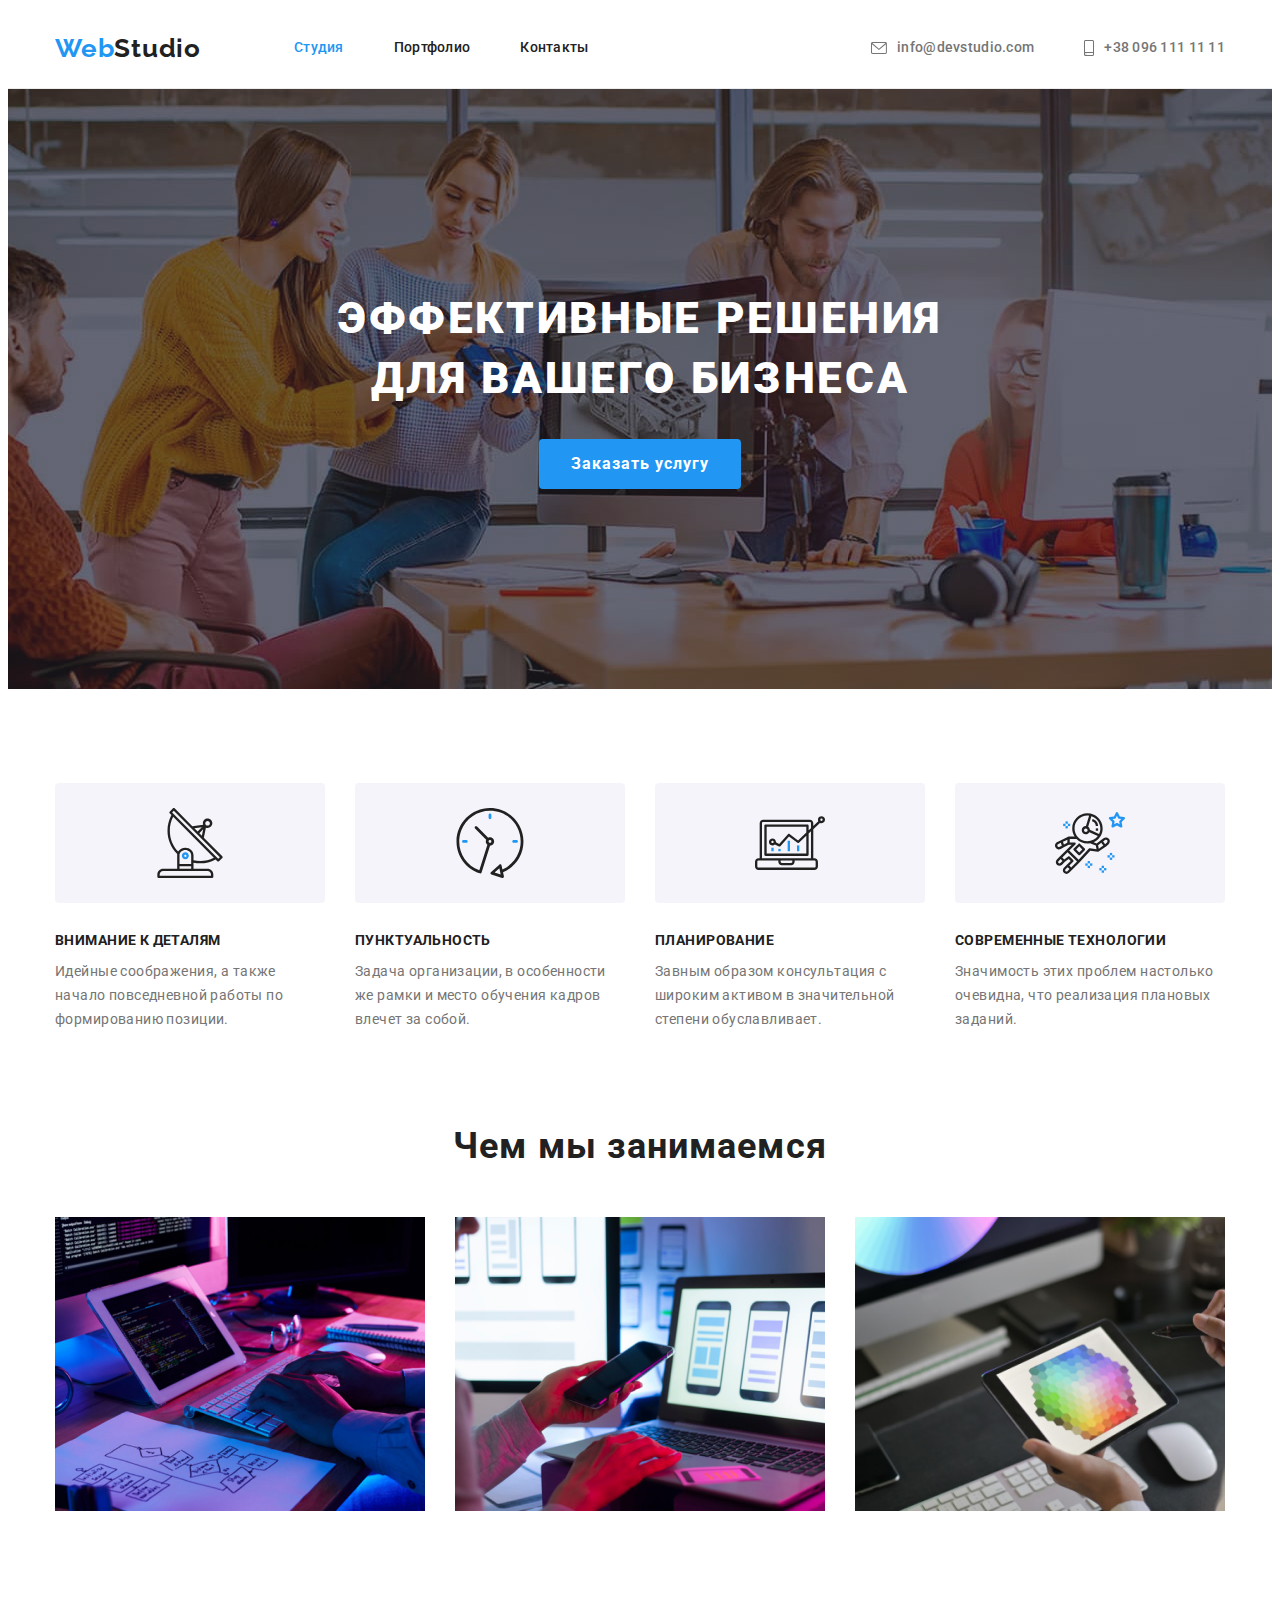
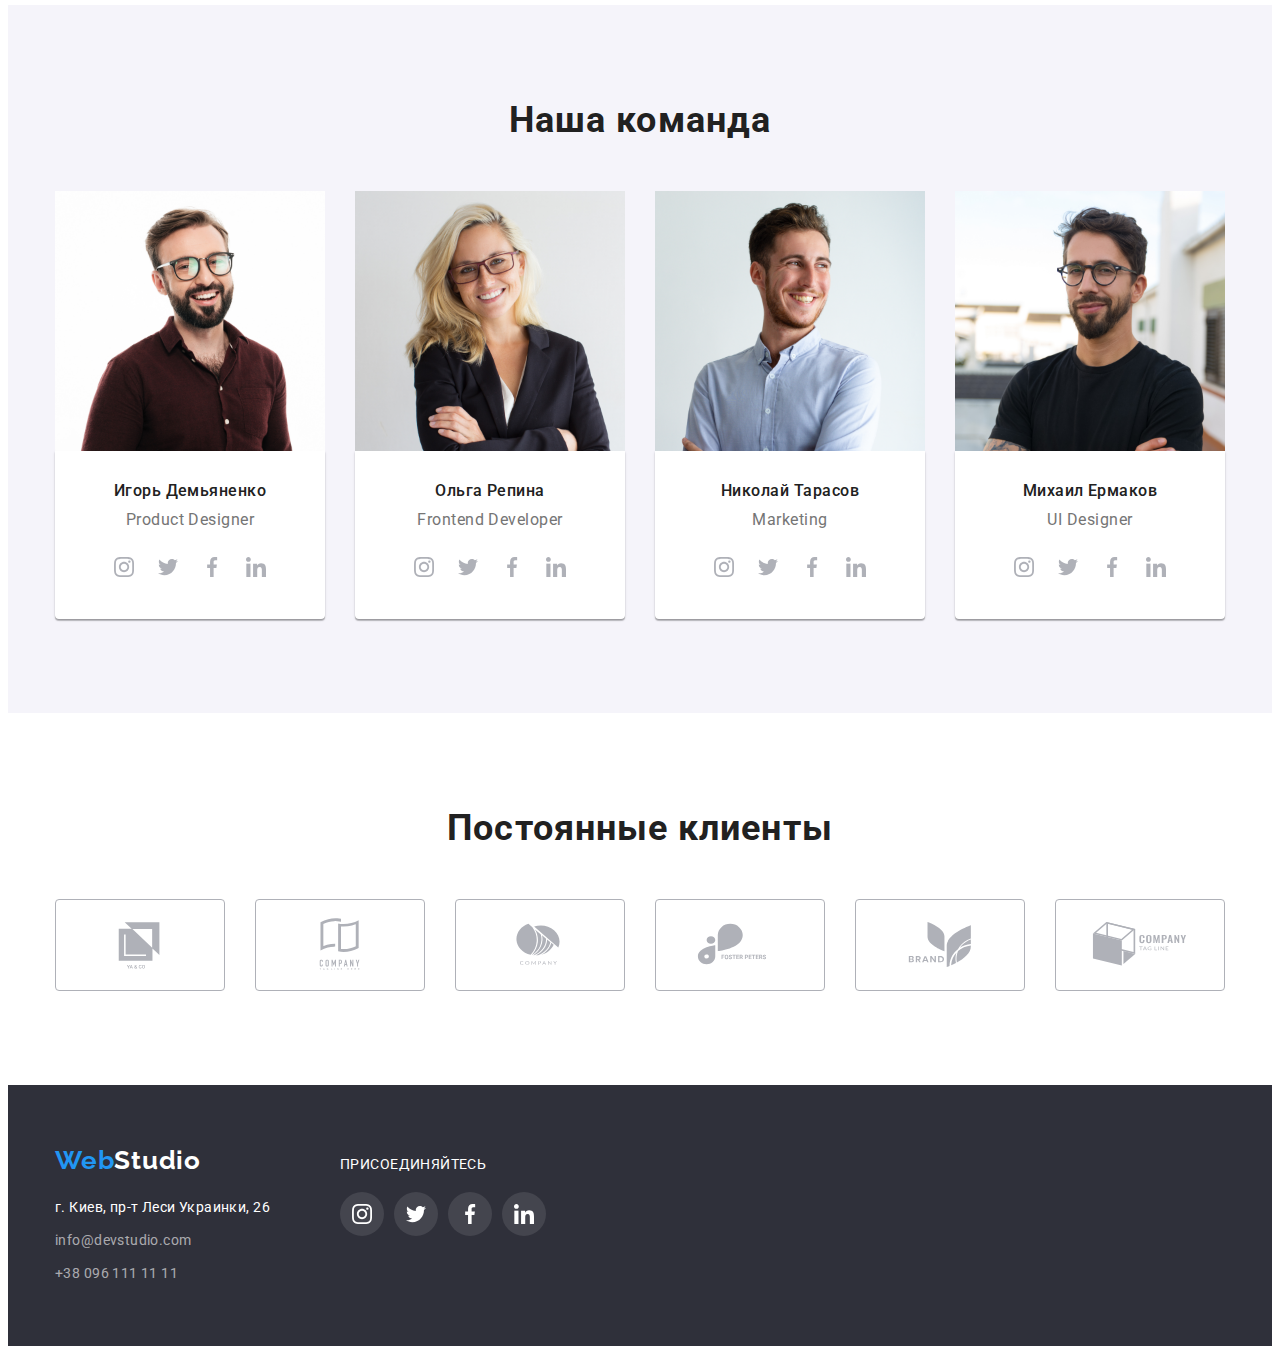
==== index.html @ 20e52cb7 "Initial commit" ====
<!DOCTYPE html>
<html lang="ru">
  <head>
    <meta http-equiv="content-type" content="text/html; charset=utf-8" />
    <link rel="preconnect" href="https://fonts.googleapis.com" />
    <link rel="preconnect" href="https://fonts.gstatic.com" crossorigin />
    <link
      href="https://fonts.googleapis.com/css2?family=Raleway:wght@700&family=Roboto:wght@400;500;700;900&display=swap"
      rel="stylesheet"
    />
    <!-- Modern-normalize -->
    <link
      rel="stylesheet"
      href="https://cdnjs.cloudflare.com/ajax/libs/modern-normalize/1.1.0/modern-normalize.min.css"
      integrity="sha512-wpPYUAdjBVSE4KJnH1VR1HeZfpl1ub8YT/NKx4PuQ5NmX2tKuGu6U/JRp5y+Y8XG2tV+wKQpNHVUX03MfMFn9Q=="
      crossorigin="anonymous"
      referrerpolicy="no-referrer"
    />
    <!-- Custom styles -->
    <link rel="stylesheet" href="./css/styles.css" />
    <title>Module 01</title>
  </head>
  <body>
    <!-- Header section -->
    <header class="page-header">
      <div class="container main-nav">
        <nav class="navigation">
          <a href="/" lang="en" class="logo-first"
            >Web<span class="logo-second">Studio</span></a
          >
          <ul class="nav-list">
            <li class="nav-item">
              <a href="./index.html" class="link link-color">студия</a>
            </li>
            <li class="nav-item">
              <a href="./portfolio.html" class="link">портфолио</a>
            </li>
            <li class="nav-item"><a href="/" class="link">контакты</a></li>
          </ul>
        </nav>
        <ul class="contact-list">
          <li class="contact-item">
            <a href="mailto:info@devstudio.com" class="link mail"
              ><svg class="icon" width="16px" height="12px">
                <use xlink:href="./images/sprite.svg#icon-envelope"></use>
              </svg>
              info@devstudio.com</a
            >
          </li>
          <li class="contact-item">
            <a href="tel:+380961111111" class="link phone"
              ><svg class="icon" width="10px" height="16px">
                <use xlink:href="./images/sprite.svg#icon-smartphone"></use>
              </svg>
              +38 096 111 11 11</a
            >
          </li>
        </ul>
      </div>
    </header>
    <!-- Main -->
    <main>
      <!-- Hero section -->
      <section class="hero overlay">
        <div class="container">
          <h1 class="hero-title">
            эффективные решения <br />
            для вашего бизнеса
          </h1>
          <button type="button" class="btn-order">Заказать услугу</button>
        </div>
      </section>
      <!-- Features section -->
      <section class="section">
        <div class="container">
          <h2 class="features-title">features</h2>
          <ul class="feature-list">
            <li class="feature-item">
              <div class="feature-icon">
                <svg class="icon">
                  <use xlink:href="./images/sprite.svg#icon-antenna"></use>
                </svg>
              </div>
              <h3 class="title">внимание к деталям</h3>
              <p class="text">
                идейные соображения, а также начало повседневной работы по
                формированию позиции.
              </p>
            </li>
            <li class="feature-item">
              <div class="feature-icon">
                <svg class="icon">
                  <use xlink:href="./images/sprite.svg#icon-clock"></use>
                </svg>
              </div>
              <h3 class="title">пунктуальность</h3>
              <p class="text">
                задача организации, в особенности же рамки и место обучения
                кадров влечет за собой.
              </p>
            </li>
            <li class="feature-item">
              <div class="feature-icon">
                <svg class="icon">
                  <use xlink:href="./images/sprite.svg#icon-diagram"></use>
                </svg>
              </div>
              <h3 class="title">планирование</h3>
              <p class="text">
                завным образом консультация с широким активом в значительной
                степени обуславливает.
              </p>
            </li>
            <li class="feature-item">
              <div class="feature-icon">
                <svg class="icon">
                  <use xlink:href="./images/sprite.svg#icon-astronaut"></use>
                </svg>
              </div>
              <h3 class="title">современные технологии</h3>
              <p class="text">
                значимость этих проблем настолько очевидна, что реализация
                плановых заданий.
              </p>
            </li>
          </ul>
        </div>
      </section>
      <!-- Work section -->
      <section class="section work">
        <div class="container">
          <h2 class="section-title">чем мы занимаемся</h2>
          <ul class="work-list">
            <li class="work-item">
              <img src="./images/photo_1.png" alt="desk-office" width="370" />
            </li>
            <li class="work-item">
              <img src="./images/photo_2.png" alt="mobile phones" width="370" />
            </li>
            <li class="work-item">
              <img
                src="./images/photo_3.png"
                alt="graphic-tablet"
                width="370"
              />
            </li>
          </ul>
        </div>
      </section>
      <!-- Team section -->
      <section class="section team">
        <div class="container">
          <h2 class="section-title">наша команда</h2>
          <ul class="team-list">
            <li class="team-item">
              <img src="./images/photo_4.png" alt="designer" width="270" />
              <div class="item">
                <h3 class="team-title">игорь демьяненко</h3>
                <p lang="en" class="team-text">Product Designer</p>
                <ul class="social-list">
                  <li class="social-item">
                    <a href="" class="social-link"
                      ><svg class="social-icon" width="20px" height="20px">
                        <use href="./images/sprite.svg#icon-instagram"></use>
                      </svg>
                    </a>
                  </li>
                  <li class="social-item">
                    <a href="" class="social-link"
                      ><svg class="social-icon" width="20px" height="20px">
                        <use href="./images/sprite.svg#icon-twitter"></use>
                      </svg>
                    </a>
                  </li>
                  <li class="social-item">
                    <a href="" class="social-link"
                      ><svg class="social-icon" width="20px" height="20px">
                        <use href="./images/sprite.svg#icon-facebook"></use>
                      </svg>
                    </a>
                  </li>
                  <li class="social-item">
                    <a href="" class="social-link"
                      ><svg class="social-icon" width="20px" height="20px">
                        <use href="./images/sprite.svg#icon-linkedin"></use>
                      </svg>
                    </a>
                  </li>
                </ul>
              </div>
            </li>

            <li class="team-item">
              <img src="./images/photo_5.png" alt="developer" width="270" />
              <div class="item">
                <h3 class="team-title">ольга репина</h3>
                <p lang="en" class="team-text">Frontend Developer</p>
                <ul class="social-list">
                  <li class="social-item">
                    <a href="" class="social-link"
                      ><svg class="social-icon" width="20px" height="20px">
                        <use href="./images/sprite.svg#icon-instagram"></use>
                      </svg>
                    </a>
                  </li>
                  <li class="social-item">
                    <a href="" class="social-link"
                      ><svg class="social-icon" width="20px" height="20px">
                        <use href="./images/sprite.svg#icon-twitter"></use>
                      </svg>
                    </a>
                  </li>
                  <li class="social-item">
                    <a href="" class="social-link"
                      ><svg class="social-icon" width="20px" height="20px">
                        <use href="./images/sprite.svg#icon-facebook"></use>
                      </svg>
                    </a>
                  </li>
                  <li class="social-item">
                    <a href="" class="social-link"
                      ><svg class="social-icon" width="20px" height="20px">
                        <use href="./images/sprite.svg#icon-linkedin"></use>
                      </svg>
                    </a>
                  </li>
                </ul>
              </div>
            </li>

            <li class="team-item">
              <img src="./images/photo_6.png" alt="marketing" width="270" />
              <div class="item">
                <h3 class="team-title">николай тарасов</h3>
                <p lang="en" class="team-text">Marketing</p>
                <ul class="social-list">
                  <li class="social-item">
                    <a href="" class="social-link"
                      ><svg class="social-icon" width="20px" height="20px">
                        <use href="./images/sprite.svg#icon-instagram"></use>
                      </svg>
                    </a>
                  </li>
                  <li class="social-item">
                    <a href="" class="social-link"
                      ><svg class="social-icon" width="20px" height="20px">
                        <use href="./images/sprite.svg#icon-twitter"></use>
                      </svg>
                    </a>
                  </li>
                  <li class="social-item">
                    <a href="" class="social-link"
                      ><svg class="social-icon" width="20px" height="20px">
                        <use href="./images/sprite.svg#icon-facebook"></use>
                      </svg>
                    </a>
                  </li>
                  <li class="social-item">
                    <a href="" class="social-link"
                      ><svg class="social-icon" width="20px" height="20px">
                        <use href="./images/sprite.svg#icon-linkedin"></use>
                      </svg>
                    </a>
                  </li>
                </ul>
              </div>
            </li>

            <li class="team-item">
              <img src="./images/photo_7.png" alt="ui designer" width="270" />
              <div class="item">
                <h3 class="team-title">михаил ермаков</h3>
                <p lang="en" class="team-text">UI Designer</p>
                <ul class="social-list">
                  <li class="social-item">
                    <a href="" class="social-link"
                      ><svg class="social-icon" width="20px" height="20px">
                        <use href="./images/sprite.svg#icon-instagram"></use>
                      </svg>
                    </a>
                  </li>
                  <li class="social-item">
                    <a href="" class="social-link"
                      ><svg class="social-icon" width="20px" height="20px">
                        <use href="./images/sprite.svg#icon-twitter"></use>
                      </svg>
                    </a>
                  </li>
                  <li class="social-item">
                    <a href="" class="social-link"
                      ><svg class="social-icon" width="20px" height="20px">
                        <use href="./images/sprite.svg#icon-facebook"></use>
                      </svg>
                    </a>
                  </li>
                  <li class="social-item">
                    <a href="" class="social-link"
                      ><svg class="social-icon" width="20px" height="20px">
                        <use href="./images/sprite.svg#icon-linkedin"></use>
                      </svg>
                    </a>
                  </li>
                </ul>
              </div>
            </li>
          </ul>
        </div>
      </section>
      <!-- Clients section -->
      <section class="section">
        <div class="container">
          <h2 class="section-title">Постоянные клиенты</h2>
          <ul class="clients-list">
            <li class="clients-item">
              <a href="" class="clients-link"
                ><svg class="clients-icon" width="106px" height="60px">
                  <use href="./images/sprite.svg#icon-group-1"></use>
                </svg>
              </a>
            </li>
            <li class="clients-item">
              <a href="" class="clients-link"
                ><svg class="clients-icon" width="106px" height="60px">
                  <use href="./images/sprite.svg#icon-group-2"></use>
                </svg>
              </a>
            </li>
            <li class="clients-item">
              <a href="" class="clients-link"
                ><svg class="clients-icon" width="106px" height="60px">
                  <use href="./images/sprite.svg#icon-group-3"></use>
                </svg>
              </a>
            </li>
            <li class="clients-item">
              <a href="" class="clients-link"
                ><svg class="clients-icon" width="106px" height="60px">
                  <use href="./images/sprite.svg#icon-group-4"></use>
                </svg>
              </a>
            </li>
            <li class="clients-item">
              <a href="" class="clients-link"
                ><svg class="clients-icon" width="106px" height="60px">
                  <use href="./images/sprite.svg#icon-group-5"></use>
                </svg>
              </a>
            </li>
            <li class="clients-item">
              <a href="" class="clients-link"
                ><svg class="clients-icon" width="106px" height="60px">
                  <use href="./images/sprite.svg#icon-group-6"></use>
                </svg>
              </a>
            </li>
          </ul>
        </div>
      </section>
    </main>
    <!-- Footer section -->
    <footer class="page-footer">
      <div class="container">
        <div class="footer-container">
          <a href="/" lang="en" class="logo-first"
            >Web<span class="logo-second">Studio</span></a
          >
          <address>
            <ul class="footer-list">
              <li class="address">г. Киев, пр-т Леси Украинки, 26</li>
              <li class="footer-item">
                <a href="mailto:info@devstudio.com" class="link mail"
                  >info@devstudio.com</a
                >
              </li>
              <li class="footer-item">
                <a href="tel:+380961111111" class="link phone"
                  >+38 096 111 11 11</a
                >
              </li>
            </ul>
          </address>
        </div>
        <div class="join">
          <p class="join-title">присоединяйтесь</p>
          <ul class="join-list">
            <li class="join-item">
              <a href="" class="join-link"
                ><svg class="join-icon" width="20px" height="20px">
                  <use href="./images/sprite.svg#icon-instagram"></use>
                </svg>
              </a>
            </li>
            <li class="join-item">
              <a href="" class="join-link"
                ><svg class="join-icon" width="20px" height="20px">
                  <use href="./images/sprite.svg#icon-twitter"></use>
                </svg>
              </a>
            </li>
            <li class="join-item">
              <a href="" class="join-link"
                ><svg class="join-icon" width="20px" height="20px">
                  <use href="./images/sprite.svg#icon-facebook"></use>
                </svg>
              </a>
            </li>
            <li class="join-item">
              <a href="" class="join-link"
                ><svg class="join-icon" width="20px" height="20px">
                  <use href="./images/sprite.svg#icon-linkedin"></use>
                </svg>
              </a>
            </li>
          </ul>
        </div>
      </div>
    </footer>
  </body>
</html>
---- css/styles.css ----
:root {
    --primary-text-color: #757575;
    --primary-title-color: #212121;
    --icon-color: #AFB1B8;}

body 
    {font-family: 'Roboto', 'sans-serif';
    color: var(--primary-text-color);}

*, ::after, ::before {box-sizing: border-box;}

.container {
    width: 1200px;
    padding-left: 15px;
    padding-right: 15px;
    margin: 0 auto;}

h1,h2,h3,p {
    margin: 0;
    padding: 0;}

ul {
    list-style: none;
    margin: 0;
    padding: 0;}

img {
    display: block;
    max-width: 100%;
    height: auto;}

/*First Page*/
/*Header section*/
.page-header {
    background-color: #FFFFFF;
    border-bottom: 1px solid #ECECEC;}

/*Header Navigation*/
.main-nav {
    display: flex;
    align-items: center;}

.navigation {
    display: flex;
    align-items: center;}

/*Header Logo*/
.logo-first {
    text-decoration: none;
    font-family: 'Raleway';
    font-style: normal;
    font-weight: 700;
    font-size: 26px;
    line-height: 1.19;
    letter-spacing: 0.03em;
    color: #2196F3;
    padding-top: 24px;
    padding-bottom: 24px;}

.logo-second {color: var(--primary-title-color);}

/*Header Navigation and Contacts*/
.link {
    text-decoration: none;
    font-family: 'Roboto';
    font-style: normal;
    text-transform: capitalize;
    font-weight: 500;
    font-size: 14px;
    line-height: 1.14;
    letter-spacing: 0.02em;
    color: var(--primary-title-color);
    display: block;}

/*Links color*/
.link-color {color: #2196F3;
    display: flex;
    flex-wrap:wrap;}

.mail,
.phone
     {color: var(--primary-text-color);
    text-transform: lowercase;}

/*Navigation*/
.nav-list {
    display: flex;
    margin-left: 93px;}

.contact-list {
    display: flex;
    margin-left: auto;}

.nav-item> .link,
.contact-item> .link {
    padding-top: 32px;
    padding-bottom: 32px;}

.nav-item:nth-last-child(-n+2),
.contact-list .contact-item + .contact-item
{margin-left: 50px;}

/*Header Link Focus and Hover*/
.logo-first:hover,
.logo-first:focus,
.link:hover, 
.link:focus
    {text-decoration-color: #188CE8;
    color: #188CE8;}

.contact-item> .mail,
.contact-item> .phone{
    display: inline-flex;
    align-items: center;}

/*Header icons*/
.icon {
    fill: currentColor;
    margin-right: 10px;}
    
/*Hero section*/
.overlay {
    max-width: 1600px;
    height: 600px;
    margin-left: auto;
    margin-right: auto;
    background-image: linear-gradient(to right, 
        rgba(47, 48, 58, 0.4),
         rgba(47, 48, 58, 0.4)),
         url(../images/hero/hero.jpg);
    background-repeat: no-repeat;
    background-size: cover;
    background-position: center;
    background-color: #2F303A;}

.hero {
    text-align: center;
    padding-top: 200px;
    padding-bottom: 200px;}

.hero-title {    
    font-weight: 900;
    font-size: 44px;
    line-height: 1.36;
    letter-spacing: 0.06em;
    text-transform: uppercase;
    color: #FFFFFF;
    margin-bottom: 30px;}

.btn-order {
    font-family: 'Roboto';
    font-style: normal;
    font-weight: 700;
    font-size: 16px;
    line-height: 1.88;
    letter-spacing: 0.06em;
    border: none;
    border-radius: 4px;
    background-color: #2196F3;
    color: #FFFFFF;
    cursor: pointer;
    padding: 10px 32px;}

.btn-order:hover,
.btn-order:focus {color:#188CE8;
    background-color:#FFFFFF;}

/*Features section*/
.section {
    padding-top: 94px;
    padding-bottom: 94px;}

.features-title {
    visibility: hidden;
    font-size: 0;}

.feature-list {
    list-style: none;
    display: flex;
    flex-wrap: wrap;}

.feature-item {
    display: block;
    width: 270px;
    flex-wrap: wrap;
    margin-right: 30px;}

/*Features icons*/
.feature-icon {
    display: flex;
    width: 270px;
    height: 120px;
    align-items: center;
    justify-content: center;
    margin-bottom: 30px;
    background-color: #F5F4FA;
    border-radius: 4px;}

.feature-icon> .icon {
    width: 70px;
    height: 70px;
    margin: 0;}

.feature-item:last-child {margin-right: 0;}

.title {
    font-size: 14px;
    line-height: 1.14;
    letter-spacing: 0.03em;
    text-transform: uppercase;
    color: var(--primary-title-color);
    margin-bottom: 10px;}

.text {
    font-size: 14px;
    line-height: 24px;
    letter-spacing: 0.03em;
    color: var(--primary-text-color);}

.text::first-letter {
    text-transform: capitalize;}

/*Work section*/
.work {padding-top: 0;}

.section-title {
    font-size: 36px;
    line-height: 1.17;
    text-align: center;
    letter-spacing: 0.03em;
    color: var(--primary-title-color);
    margin-bottom: 50px;}

.section-title::first-letter {text-transform: capitalize;}

.work-list {
    list-style: none;
    display: flex;
    flex-wrap: wrap;}

.work-item {
    margin-right: 30px;}

.work-item:nth-child(3n) {margin-right:0px;}

/*Team section*/
.team {background-color: #F5F4FA;}

.team-list {
    list-style: none;
    display: flex;
    flex-wrap: wrap;}

.team-item {
    border-radius: 0px 0px 4px 4px;
    background-color: #FFFFFF;
    width: 270px;
    margin-right: 30px;}
    
.team-item:nth-child(4n) {margin-right: 0;}

.team-item> .item {
    padding: 30px;
    box-shadow: 0px 1px 3px rgba(0, 0, 0, 0.12), 0px 1px 1px rgba(0, 0, 0, 0.14), 0px 2px 1px rgba(0, 0, 0, 0.2);
    border-radius: 0px 0px 4px 4px;}

.team-title {
    font-size: 16px;
    text-transform: capitalize;
    font-weight: 500;
    line-height: 1.19;
    text-align: center;
    letter-spacing: 0.03em;
    color: var(--primary-title-color);
    margin-bottom: 10px;}

.team-text {
    line-height: 1.19;
    text-align: center;
    letter-spacing: 0.03em;
    margin-bottom: 16px;}

/*Team icons*/
.social-list {
    display: flex;
    align-items: center;
    justify-content: center;}

.social-link {
    display: flex;
    align-items: center;
    justify-content: center;
    width: 44px;
    height: 44px;
    color: var(--icon-color);
    border-radius: 50%;}

.social-icon {
    fill: currentColor;}

.social-link:hover,
.social-link:focus {
    background-color: #2196F3;
    color: #FFFFFF;}

/*Clients section*/
.clients-list {
    display: flex;
    align-items: center;
    justify-content: center;}

.clients-item {
    display: flex;
    align-items: center;
    justify-content: center;
    margin-right: 30px;}

.clients-item:nth-last-child(1) {margin-right: 0;}

.clients-link {
    display: flex;
    width: 170px;
    height: 92px;
    align-items: center;
    justify-content: center;
    border: 1px solid #AFB1B8;
    border-radius: 4px;
    color: var(--icon-color);}

.clients-icon {
    fill: currentColor;}

.clients-link:hover,
.clients-link:focus{
    color:#2196F3;
    border: 1px solid #2196F3;}

/*Footer section*/
.page-footer {
    background-color: #2F303A;
    padding-top: 60px;
    padding-bottom: 60px;}

.page-footer> .container {
    display: flex;
    align-items: baseline;}

.footer-container {
    margin-right: 70px;}

.page-footer .logo-first {
    display: block;
    padding: 0;
    margin-bottom: 20px;}

.page-footer .logo-second {
    color: #FFFFFF;}

.address {
    font-family: 'Roboto';
    font-style: normal;
    font-weight: 400;
    font-size: 14px;
    line-height: 1.71;
    letter-spacing: 0.03em;
    color: #FFFFFF;}

.footer-item>.link {
    display: block;
    margin-top: 9px;}

.footer-list .mail,
.footer-list .phone {
    font-weight: 400;
    line-height: 1.71;
    letter-spacing: 0.03em;
    color: rgba(255, 255, 255, 0.6);}

.footer-list .mail:focus,
.footer-list .mail:hover,
.footer-list .phone:focus,
.footer-list .phone:hover {
    color: #2196F3;}

.join-title {
    font-size: 14px;
    line-height: 16px;
    letter-spacing: 0.03em;
    text-transform: uppercase;
    color: #FFFFFF;
    margin-bottom: 20px;}

.join-list {
    display: flex;}

.join-item {
    margin-right: 10px;}

.join-link {
    display: flex;
    align-items: center;
    justify-content: center;
    width: 44px;
    height: 44px;
    border-radius: 50%;
    color:#FFFFFF;
    background: rgba(255, 255, 255, 0.1);}

.join-icon {
    fill: currentColor;}

.join-link:hover,
.join-link:focus {
    background-color: #2196F3;}

/*Portfolio Page*/
/*Header*/
.studio-portfolio {
    color: var(--primary-title-color);}

.portfolio {color: #2196F3;}

.mail-portfolio {color: var(--primary-text-color);}

/*Filter and portfolio section*/
.filter-title {display: none;}

.filter-list {
    list-style: none;
    display: flex;
    align-items: center;
    justify-content: center;
    margin-bottom: 50px;}

.btn-item {
    text-align: left;
    margin-right: 8px;}

.btn-item:last-child {
    margin-right: 0;}

.btn {
    font-family: 'Roboto';
    font-style: normal;
    font-weight: 500;
    font-size: 16px;
    line-height: 1.6;
    letter-spacing: 0.03em;
    cursor: pointer;
    border: none;
    border-radius: 4px;
    padding: 6px 22px;
    color: var(--primary-title-color);}

.first-btn {
    background-color: #2196F3;
    color: #FFFFFF;}

.btn:hover,
.btn:focus {
    background-color: #188CE8;
    color:#FFFFFF;
    box-shadow: 0px 3px 1px rgba(0, 0, 0, 0.1), 0px 1px 2px rgba(0, 0, 0, 0.08), 0px 2px 2px rgba(0, 0, 0, 0.12);}

/*Portfolio*/
.portfolio-list {
    list-style: none;
    display: flex;
    flex-wrap: wrap;}

.portfolio-item {
    background: #FFFFFF;
    width: 370px;
    margin-right: 30px;
    margin-bottom: 30px;}

.portfolio-item> .link:hover {
    box-shadow: 0px 1px 1px rgba(0, 0, 0, 0.12), 0px 4px 4px rgba(0, 0, 0, 0.06), 1px 4px 6px rgba(0, 0, 0, 0.16);
    color: var(--primary-text-color)}

.portfolio-item:nth-child(3n) {
    margin-right: 0px;}

.portfolio-item:nth-last-child(-n+3) {
    margin-bottom: 0;}

.portfolio-item .item {
    padding: 20px 24px;
    border-right: 1px solid #EEEEEE;
    border-bottom: 1px solid #EEEEEE;
    border-left: 1px solid #EEEEEE;}

.portfolio-title {
    font-weight: 700;
    font-size: 18px;
    line-height: 2;
    letter-spacing: 0.06em;
    color: var(--primary-title-color);
    margin-bottom: 4px;}

.portfolio-text {
    text-transform: capitalize;
    line-height: 1.88;
    letter-spacing: 0.03em;
    color: var(--primary-text-color);}
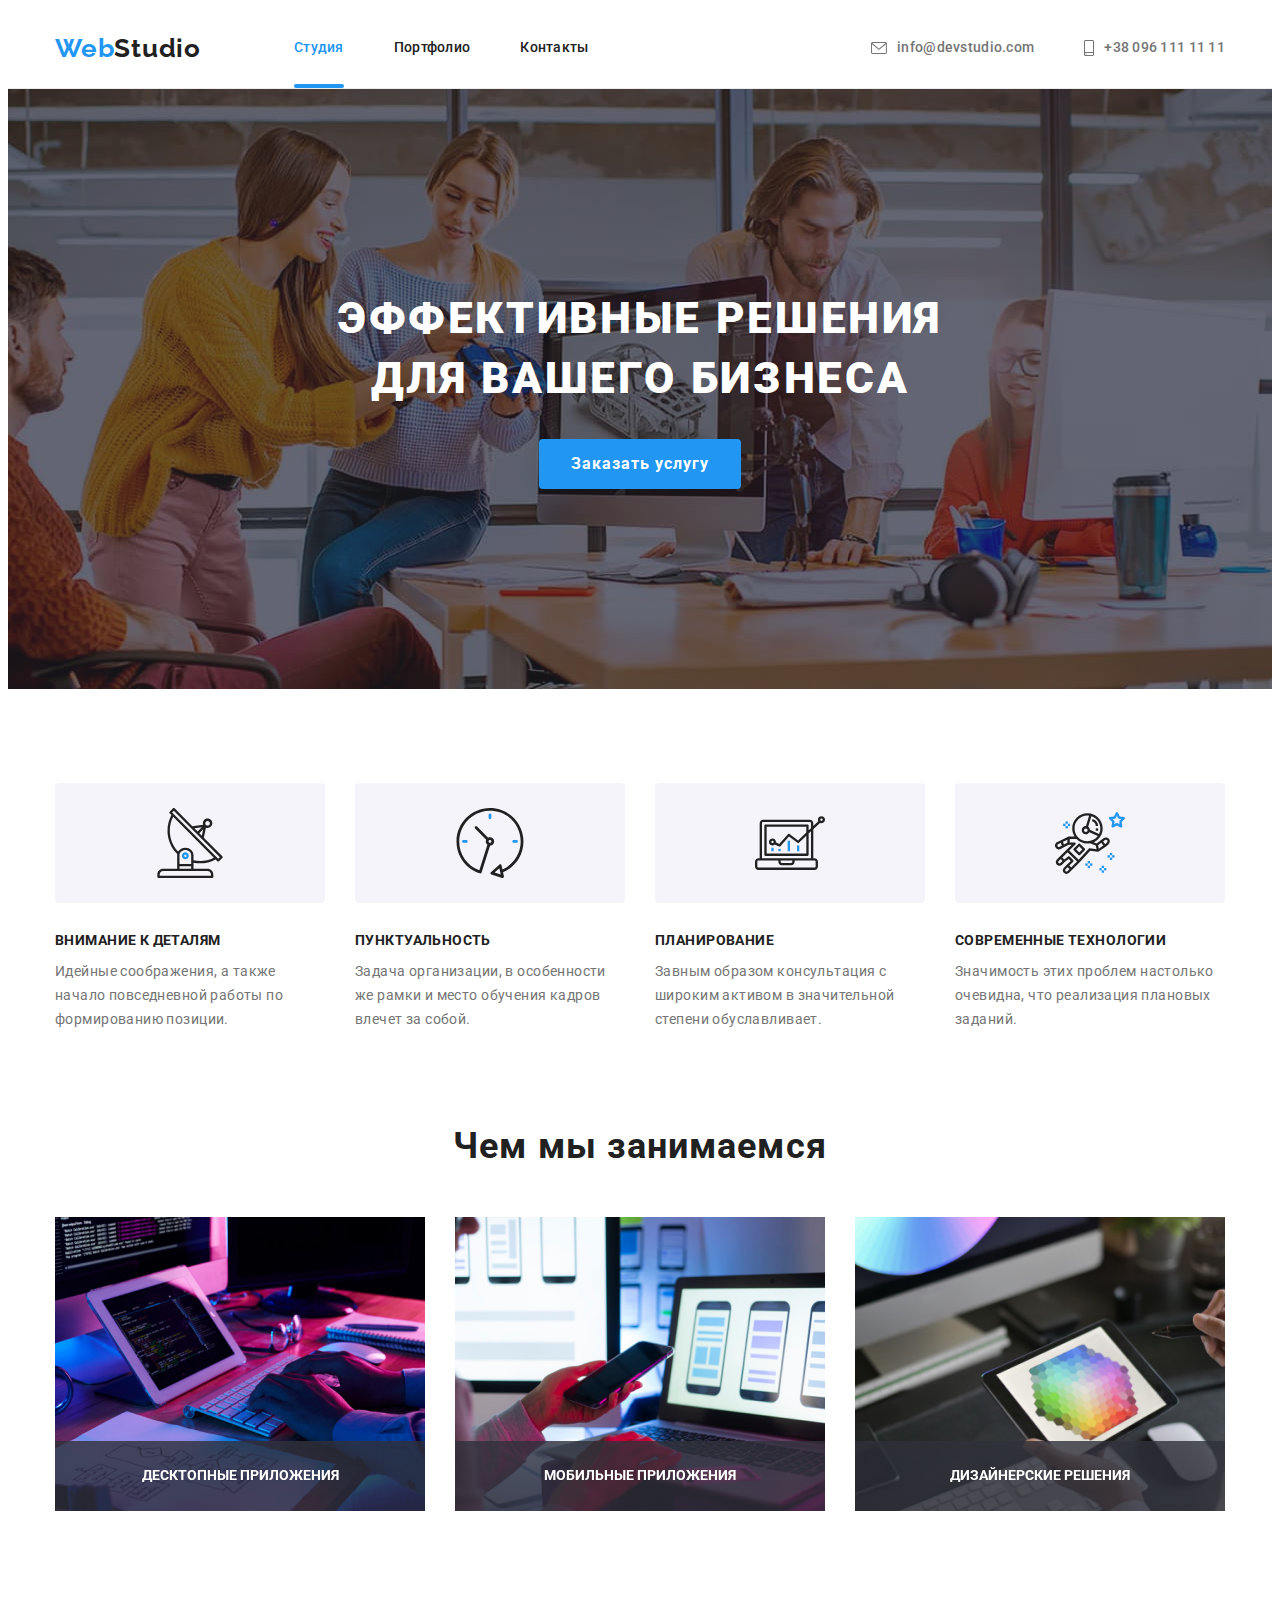
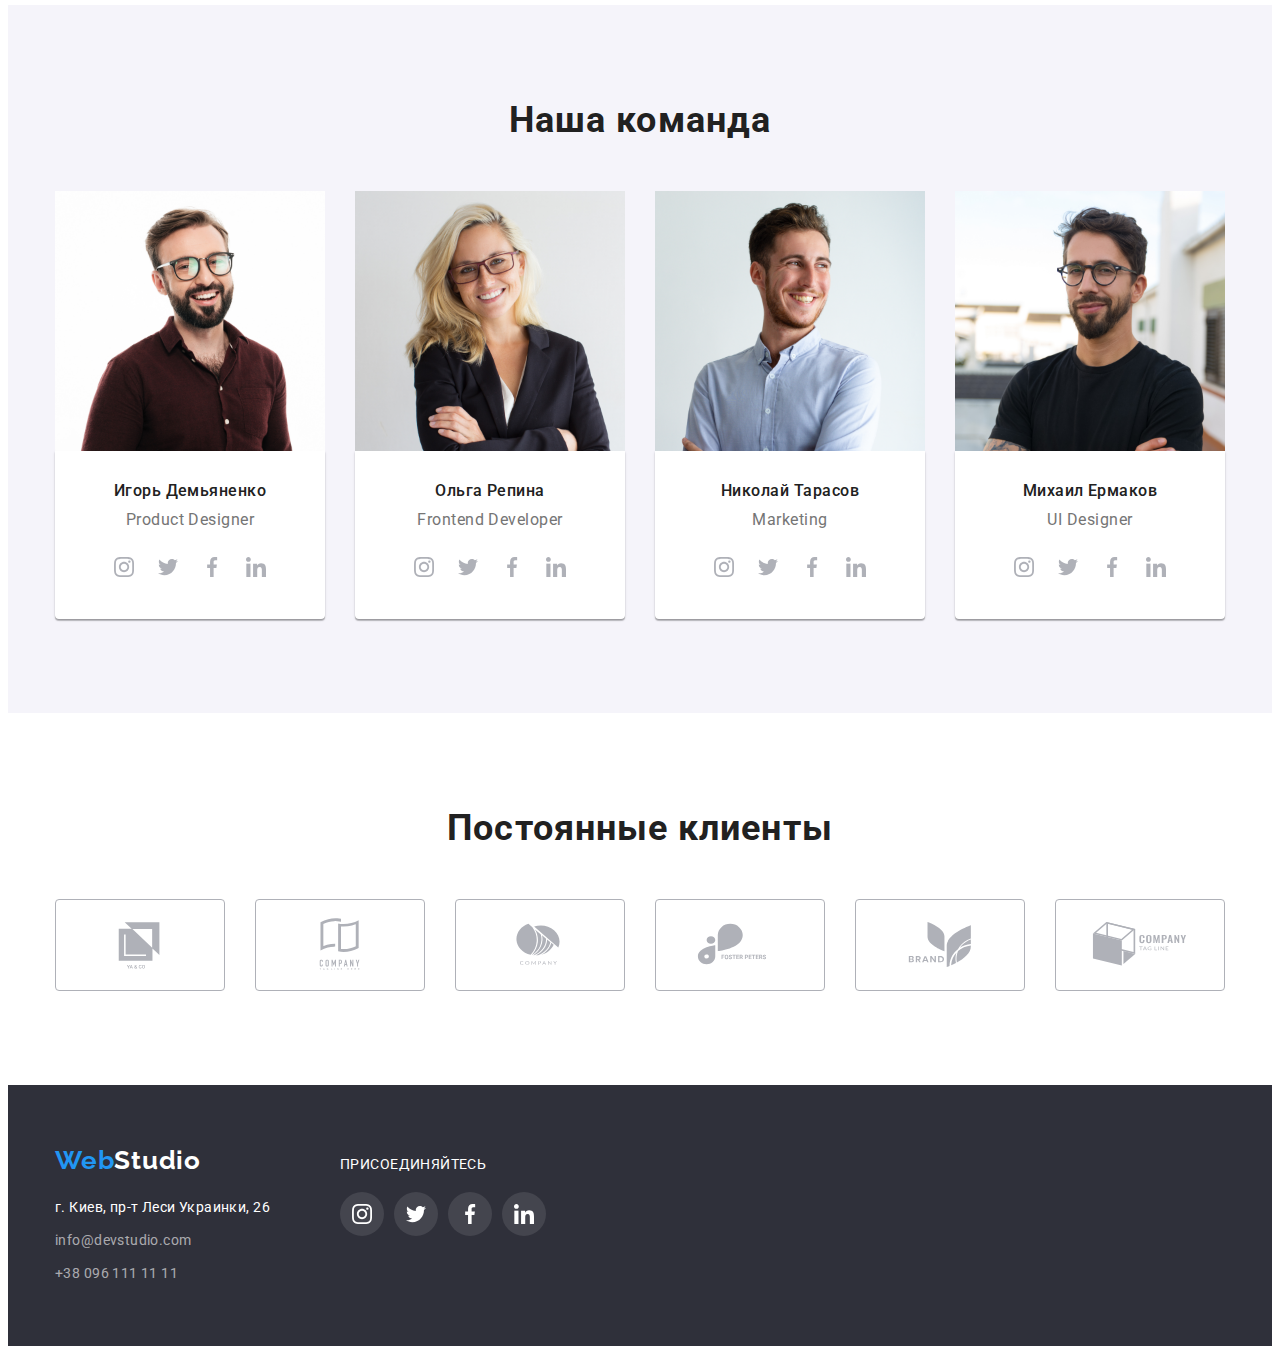
==== commit f03175f6: "12142305" ====
--- a/index.html
+++ b/index.html
@@ -67,9 +67,21 @@
             эффективные решения <br />
             для вашего бизнеса
           </h1>
-          <button type="button" class="btn-order">Заказать услугу</button>
+          <button data-modal-open type="button" class="btn-order">Заказать услугу</button>
         </div>
       </section>
+      <!-- Modal window -->
+      <div data-modal class="backdrop is-hidden">
+        <div class="modal">
+          <button data-modal-close type="button" class="button-close">
+            <svg class="btn-close" width="30px" height="30px">
+              <use href="./images/sprite.svg#icon-close-modal"></use>
+            </svg>
+          </button>
+        </div>
+      </div>
+
+
       <!-- Features section -->
       <section class="section">
         <div class="container">
@@ -132,17 +144,26 @@
           <h2 class="section-title">чем мы занимаемся</h2>
           <ul class="work-list">
             <li class="work-item">
+              <div class="work-thumb">
               <img src="./images/photo_1.png" alt="desk-office" width="370" />
+                <p class="work-text">десктопные приложения</p>
+              </div>
             </li>
             <li class="work-item">
+              <div class="work-thumb">
               <img src="./images/photo_2.png" alt="mobile phones" width="370" />
+                <p class="work-text">мобильные приложения</p>
+              </div>
             </li>
             <li class="work-item">
+              <div class="work-thumb">
               <img
                 src="./images/photo_3.png"
                 alt="graphic-tablet"
-                width="370"
-              />
+                width="370"/>
+
+                  <p class="work-text">дизайнерские решения</p>
+                </div>
             </li>
           </ul>
         </div>
@@ -415,5 +436,6 @@
         </div>
       </div>
     </footer>
+    <script src="./js/modal.js"></script>
   </body>
 </html>
--- a/css/styles.css
+++ b/css/styles.css
@@ -56,9 +56,15 @@
     letter-spacing: 0.03em;
     color: #2196F3;
     padding-top: 24px;
-    padding-bottom: 24px;}
+    padding-bottom: 24px;
+
+    transition-property: text-decoration-color, color;
+    transition-duration: 250ms;
+    transition-timing-function: cubic-bezier(0.4, 0, 0.2, 1);}
 
 .logo-second {color: var(--primary-title-color);}
+
+.nav-item {position: relative;}
 
 /*Header Navigation and Contacts*/
 .link {
@@ -71,12 +77,24 @@
     line-height: 1.14;
     letter-spacing: 0.02em;
     color: var(--primary-title-color);
-    display: block;}
+    display: block;
+
+    transition-property: color;
+    transition-duration: 250ms;
+    transition-timing-function: cubic-bezier(0.4, 0, 0.2, 1);}
 
 /*Links color*/
-.link-color {color: #2196F3;
-    display: flex;
-    flex-wrap:wrap;}
+.link-color {color: #2196F3;}
+
+.link-color::after {
+    position:absolute;
+    bottom: 0;
+    display: block;
+    content: "";
+    width: 100%;
+    height: 4px;
+    border-radius: 2px;
+    background: #2196F3;}
 
 .mail,
 .phone
@@ -160,11 +178,69 @@
     background-color: #2196F3;
     color: #FFFFFF;
     cursor: pointer;
-    padding: 10px 32px;}
+    padding: 10px 32px;
+
+    transition-property: background-color, color;
+    transition-duration: 250ms;
+    transition-timing-function: cubic-bezier(0.4, 0, 0.2, 1);}
 
 .btn-order:hover,
 .btn-order:focus {color:#188CE8;
     background-color:#FFFFFF;}
+
+/*Modal window*/
+.backdrop {
+    position: fixed;
+    top: 0;
+    left: 0;
+    width: 100%;
+    height: 1024px;
+    background: rgba(0, 0, 0, 0.2);
+    opacity: 1;
+    transition: opacity 250ms cubic-bezier(0.4, 0, 0.2, 1);}
+
+.is-hidden {
+    opacity: 0;
+    pointer-events: none;}
+
+.modal {
+    position: absolute;
+    top: 50%;
+    left: 50%;
+    width: 528px;
+    height: 581px;
+    background-color:#FFFFFF;
+    box-shadow: 0px 1px 3px rgba(0, 0, 0, 0.12), 0px 1px 1px rgba(0, 0, 0, 0.14),
+      0px 2px 1px rgba(0, 0, 0, 0.2);
+    border-radius: 4px;
+    opacity: 1;
+    transform: translate(-50%, -50%) scale(1);}
+
+.button-close {
+    position: absolute;
+    top: 8px;
+    right: 8px;
+    display: flex;
+    justify-content: center;
+    align-items: center;
+    width: 30px;
+    height: 30px;
+    color: #000;
+    border: 1px solid rgba(0, 0, 0, 0.1);
+    background-color: #FFFFFF;
+    border-radius: 50%;
+    cursor: pointer;
+    transition-property: background-color;
+    transition-duration: 250ms;
+    transition-timing-function: cubic-bezier(0.4, 0, 0.2, 1);}
+
+.button-close {
+    fill: currentColor;}
+
+.button-close:hover,
+.button-close:focus {
+    color: red;
+}
 
 /*Features section*/
 .section {
@@ -243,6 +319,25 @@
     margin-right: 30px;}
 
 .work-item:nth-child(3n) {margin-right:0px;}
+
+.work-thumb {
+    position: relative;}
+
+.work-text {
+position: absolute;
+bottom: 0;
+width: 100%;
+font-weight: 700;
+font-size: 14px;
+line-height: 1.14;
+text-align: center;
+text-transform: uppercase;
+color: #FFFFFF;
+background-image: linear-gradient(to right, 
+        rgba(47, 48, 58, 0.8),
+         rgba(47, 48, 58, 0.8));
+padding-top: 27px;
+padding-bottom: 27px;}
 
 /*Team section*/
 .team {background-color: #F5F4FA;}
@@ -294,7 +389,11 @@
     width: 44px;
     height: 44px;
     color: var(--icon-color);
-    border-radius: 50%;}
+    border-radius: 50%;
+
+    transition-property: background-color, color;
+    transition-duration: 250ms;
+    transition-timing-function: cubic-bezier(0.4, 0, 0.2, 1);}
 
 .social-icon {
     fill: currentColor;}
@@ -326,7 +425,11 @@
     justify-content: center;
     border: 1px solid #AFB1B8;
     border-radius: 4px;
-    color: var(--icon-color);}
+    color: var(--icon-color);
+
+    transition-property: border, color;
+    transition-duration: 250ms;
+    transition-timing-function: cubic-bezier(0.4, 0, 0.2, 1);}
 
 .clients-icon {
     fill: currentColor;}
@@ -405,7 +508,11 @@
     height: 44px;
     border-radius: 50%;
     color:#FFFFFF;
-    background: rgba(255, 255, 255, 0.1);}
+    background: rgba(255, 255, 255, 0.1);
+
+    transition-property: background-color;
+    transition-duration: 250ms;
+    transition-timing-function: cubic-bezier(0.4, 0, 0.2, 1);}
 
 .join-icon {
     fill: currentColor;}
@@ -451,7 +558,11 @@
     border: none;
     border-radius: 4px;
     padding: 6px 22px;
-    color: var(--primary-title-color);}
+    color: var(--primary-title-color);
+
+    transition-property: background-color, color, box-shadow;
+    transition-duration: 250ms;
+    transition-timing-function: cubic-bezier(0.4, 0, 0.2, 1);}
 
 .first-btn {
     background-color: #2196F3;
@@ -475,9 +586,14 @@
     margin-right: 30px;
     margin-bottom: 30px;}
 
+.portfolio-item> .link {
+    transition-property: color, box-shadow;
+    transition-duration: 250ms;
+    transition-timing-function: cubic-bezier(0.4, 0, 0.2, 1);} 
+
 .portfolio-item> .link:hover {
     box-shadow: 0px 1px 1px rgba(0, 0, 0, 0.12), 0px 4px 4px rgba(0, 0, 0, 0.06), 1px 4px 6px rgba(0, 0, 0, 0.16);
-    color: var(--primary-text-color)}
+    color: var(--primary-text-color);}
 
 .portfolio-item:nth-child(3n) {
     margin-right: 0px;}
@@ -490,6 +606,29 @@
     border-right: 1px solid #EEEEEE;
     border-bottom: 1px solid #EEEEEE;
     border-left: 1px solid #EEEEEE;}
+
+.portfolio-thumb {
+    position: relative;
+    overflow: hidden;}
+
+.overlay-text {
+    position: absolute;
+    top: 0;
+    left: 0;
+    width: 100%;
+    height: 100%;
+    padding: 63px 24px;
+    font-size: 18px;
+    text-transform: none;
+    font-weight: 400;
+    line-height: 1.56;
+    background-color: rgba(33, 150, 243, 0.9);
+    color: #FFFFFF;
+    transition: transform 1000ms cubic-bezier(0.4, 0, 0.2, 1);
+    transform: translateY(100%);}
+
+.portfolio-item> .link:hover .overlay-text {
+    transform: translateY(0%);}
 
 .portfolio-title {
     font-weight: 700;
